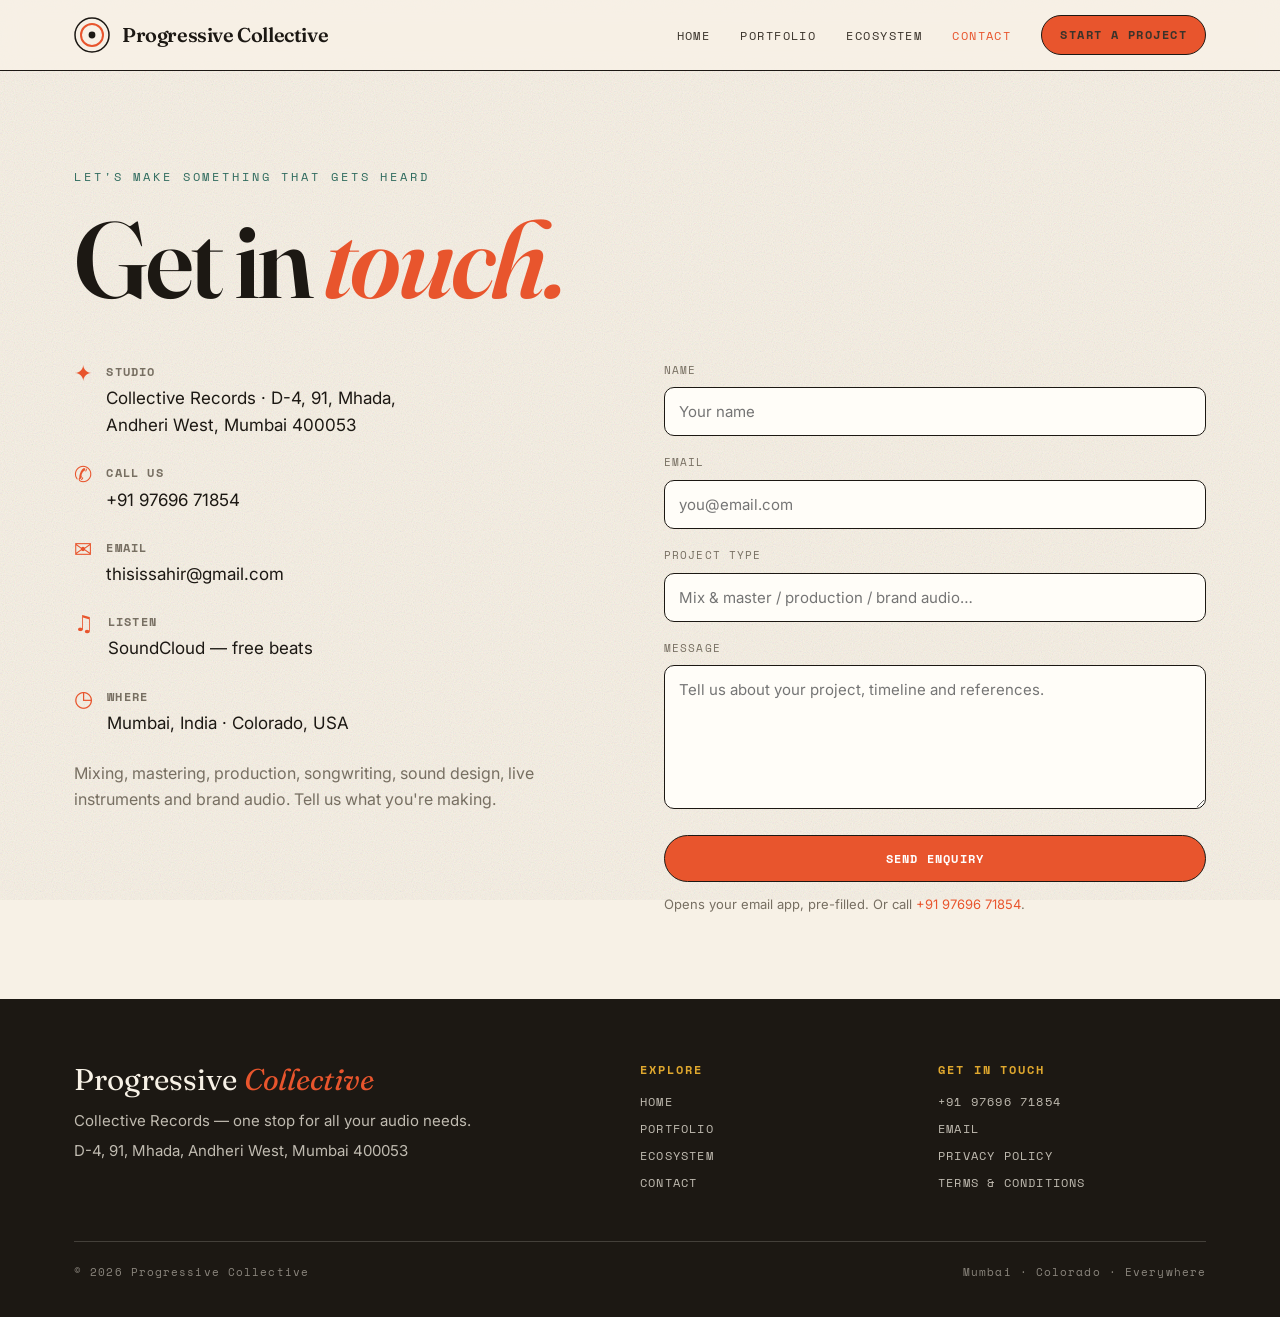
==== contact.html @ 1916881e "Add files via upload" ====
<!DOCTYPE html>
<html lang="en">
<head>
<meta charset="UTF-8">
<meta name="viewport" content="width=device-width, initial-scale=1.0">
<title>Contact — Progressive Collective</title>
<meta name="description" content="Get in touch with Progressive Collective — mixing, mastering, production, songwriting, sound design and brand audio. Mumbai & Colorado.">
<link rel="canonical" href="https://www.progressivecollective.in/contact">
<meta property="og:title" content="Contact — Progressive Collective">
<link rel="icon" href="data:image/svg+xml,%3Csvg xmlns='http://www.w3.org/2000/svg' viewBox='0 0 32 32'%3E%3Crect width='32' height='32' fill='%231C1813'/%3E%3Ccircle cx='16' cy='16' r='11' fill='none' stroke='%23E8552D' stroke-width='2'/%3E%3Ccircle cx='16' cy='16' r='3' fill='%23F7F1E6'/%3E%3C/svg%3E">
<link rel="preconnect" href="https://fonts.googleapis.com">
<link rel="preconnect" href="https://fonts.gstatic.com" crossorigin>
<link href="https://fonts.googleapis.com/css2?family=Fraunces:ital,opsz,wght@0,9..144,400;0,9..144,600;1,9..144,400;1,9..144,600&family=Inter:wght@400;500;600&family=Space+Mono:wght@400;700&display=swap" rel="stylesheet">
<link rel="stylesheet" href="styles.css">
</head>
<body>

<header class="site-header">
  <div class="wrap nav">
    <a class="logo" href="/">
      <svg class="mk" viewBox="0 0 36 36" fill="none"><circle cx="18" cy="18" r="17" stroke="#1C1813" stroke-width="1.5"/><circle cx="18" cy="18" r="11" stroke="#E8552D" stroke-width="2"/><circle cx="18" cy="18" r="3.4" fill="#1C1813"/></svg>
      Progressive Collective
    </a>
    <button class="nav-toggle" aria-label="Menu" onclick="document.getElementById('nav').classList.toggle('open')">☰</button>
    <ul class="nav-links" id="nav">
      <li><a href="/">Home</a></li>
      <li><a href="portfolio">Portfolio</a></li>
      <li><a href="ecosystem">Ecosystem</a></li>
      <li><a href="contact" class="active">Contact</a></li>
      <li><a href="contact" class="btn btn-primary">Start a project</a></li>
    </ul>
  </div>
</header>

<section class="hero" style="padding-bottom:30px">
  <div class="wrap">
    <div class="eyebrow">Let's make something that gets heard</div>
    <h1>Get in <em>touch.</em></h1>
  </div>
</section>

<section style="padding-top:20px">
  <div class="wrap">
    <div class="contact-grid">
      <div>
        <div class="info-row"><div class="ic">✦</div><div><b>Studio</b><span>Collective Records · D-4, 91, Mhada,<br>Andheri West, Mumbai 400053</span></div></div>
        <div class="info-row"><div class="ic">✆</div><div><b>Call us</b><a href="tel:+919769671854">+91 97696 71854</a></div></div>
        <div class="info-row"><div class="ic">✉</div><div><b>Email</b><a href="mailto:thisissahir@gmail.com">thisissahir@gmail.com</a></div></div>
        <div class="info-row"><div class="ic">♫</div><div><b>Listen</b><a href="https://on.soundcloud.com/S8LDkpYzO2V9bSpoHy" target="_blank" rel="noopener">SoundCloud — free beats</a></div></div>
        <div class="info-row"><div class="ic">◷</div><div><b>Where</b><span>Mumbai, India · Colorado, USA</span></div></div>
        <p class="muted" style="margin-top:8px">Mixing, mastering, production, songwriting, sound design, live instruments and brand audio. Tell us what you're making.</p>
      </div>

      <div>
        <div class="field"><label for="name">Name</label><input id="name" type="text" placeholder="Your name"></div>
        <div class="field"><label for="email">Email</label><input id="email" type="email" placeholder="you@email.com"></div>
        <div class="field"><label for="subject">Project type</label><input id="subject" type="text" placeholder="Mix & master / production / brand audio…"></div>
        <div class="field"><label for="msg">Message</label><textarea id="msg" rows="6" placeholder="Tell us about your project, timeline and references."></textarea></div>
        <button class="btn btn-primary" style="width:100%" onclick="sendEnquiry()">Send enquiry</button>
        <p id="formnote" class="muted" style="font-size:13px;margin-top:12px">Opens your email app, pre-filled. Or call <a href="tel:+919769671854" style="color:var(--accent)">+91 97696 71854</a>.</p>
      </div>
    </div>
  </div>
</section>

<footer class="site-footer">
  <div class="wrap">
    <div class="foot-top">
      <div><div class="big">Progressive <em>Collective</em></div><p>Collective Records — one stop for all your audio needs.</p><p>D-4, 91, Mhada, Andheri West, Mumbai 400053</p></div>
      <div><h4>Explore</h4><div class="flinks"><a href="/">Home</a><a href="portfolio">Portfolio</a><a href="ecosystem">Ecosystem</a><a href="contact">Contact</a></div></div>
      <div><h4>Get in touch</h4><div class="flinks"><a href="tel:+919769671854">+91 97696 71854</a><a href="mailto:thisissahir@gmail.com">Email</a><a href="privacy">Privacy Policy</a><a href="terms">Terms &amp; Conditions</a></div></div>
    </div>
    <div class="copy"><span>© 2026 Progressive Collective</span><span>Mumbai · Colorado · Everywhere</span></div>
  </div>
</footer>

<script>
function sendEnquiry(){
  const n=document.getElementById('name').value||'';
  const e=document.getElementById('email').value||'';
  const s=document.getElementById('subject').value||'Project enquiry';
  const m=document.getElementById('msg').value||'';
  const body=encodeURIComponent(`Name: ${n}\nEmail: ${e}\n\n${m}`);
  window.location.href=`mailto:thisissahir@gmail.com?subject=${encodeURIComponent('[PC] '+s)}&body=${body}`;
}
</script>
</body>
</html>
---- styles.css ----
/* Progressive Collective — migrated Wix → Vercel. Creative/expressive, warm-light theme. */
:root{
  --paper:#F7F1E6;
  --paper-2:#FBF6EC;
  --card:#FFFDF8;
  --ink:#1C1813;
  --ink-soft:#3A332A;
  --muted:#776F62;
  --line:#E2D8C6;
  --line-ink:#1C1813;
  --accent:#E8552D;     /* tomato */
  --accent-2:#2F6B5E;   /* deep teal */
  --mustard:#E0A82E;
  --maxw:1180px;
  --display:'Fraunces',Georgia,serif;
  --body:'Inter',system-ui,sans-serif;
  --mono:'Space Mono',monospace;
}
*{box-sizing:border-box;margin:0;padding:0}
html{scroll-behavior:smooth}
body{background:var(--paper);color:var(--ink);font-family:var(--body);line-height:1.6;-webkit-font-smoothing:antialiased;overflow-x:hidden;position:relative}
/* grain overlay */
body::before{content:"";position:fixed;inset:0;z-index:1;pointer-events:none;opacity:.4;mix-blend-mode:multiply;
  background-image:url("data:image/svg+xml,%3Csvg xmlns='http://www.w3.org/2000/svg' width='180' height='180'%3E%3Cfilter id='n'%3E%3CfeTurbulence type='fractalNoise' baseFrequency='0.9' numOctaves='2' stitchTiles='stitch'/%3E%3C/filter%3E%3Crect width='100%25' height='100%25' filter='url(%23n)' opacity='0.5'/%3E%3C/svg%3E")}
.wrap{max-width:var(--maxw);margin:0 auto;padding:0 24px;position:relative;z-index:2}
img{max-width:100%;display:block}
a{color:inherit;text-decoration:none}
h1,h2,h3,h4{font-family:var(--display);font-weight:600;line-height:1.02;letter-spacing:-.015em}
.serif-italic{font-style:italic;font-weight:400}
.muted{color:var(--muted)}
.accent{color:var(--accent)}
section{padding:84px 0;position:relative;z-index:2}
.kicker{font-family:var(--mono);text-transform:uppercase;letter-spacing:.22em;font-size:12px;color:var(--accent);display:inline-block;margin-bottom:16px}
.sticker{display:inline-block;font-family:var(--mono);text-transform:uppercase;letter-spacing:.1em;font-size:11px;background:var(--mustard);color:var(--ink);padding:5px 12px;border:1.5px solid var(--ink);border-radius:999px;transform:rotate(-3deg)}

/* HEADER */
.site-header{position:sticky;top:0;z-index:100;background:rgba(247,241,230,.88);backdrop-filter:blur(10px);border-bottom:1.5px solid var(--ink)}
.nav{display:flex;align-items:center;justify-content:space-between;height:70px}
.logo{display:flex;align-items:center;gap:12px;font-family:var(--display);font-weight:600;font-size:20px;letter-spacing:-.02em}
.logo .mk{width:36px;height:36px;flex:0 0 auto}
.nav-links{display:flex;gap:30px;list-style:none;align-items:center}
.nav-links a{font-family:var(--mono);text-transform:uppercase;letter-spacing:.12em;font-size:12px;color:var(--ink-soft);transition:color .15s}
.nav-links a:hover,.nav-links a.active{color:var(--accent)}
.nav-links .btn{padding:9px 18px}
.nav-toggle{display:none;background:none;border:0;color:var(--ink);font-size:28px;cursor:pointer}
@media(max-width:820px){
  .nav-links{position:fixed;inset:70px 0 auto 0;flex-direction:column;background:var(--paper-2);padding:26px;gap:20px;border-bottom:1.5px solid var(--ink);transform:translateY(-130%);transition:transform .25s}
  .nav-links.open{transform:translateY(0)}
  .nav-toggle{display:block}
}

/* BUTTONS */
.btn{display:inline-block;font-family:var(--mono);text-transform:uppercase;letter-spacing:.1em;font-size:12px;font-weight:700;padding:14px 26px;border-radius:999px;border:1.5px solid var(--ink);cursor:pointer;transition:.16s;background:transparent;color:var(--ink)}
.btn:hover{transform:translateY(-2px)}
.btn-primary{background:var(--accent);color:#fff;border-color:var(--ink)}
.btn-primary:hover{background:#d4441f}
.btn-dark{background:var(--ink);color:var(--paper)}
.btn-dark:hover{background:#000}

/* HERO */
.hero{padding:96px 0 64px}
.hero .eyebrow{font-family:var(--mono);text-transform:uppercase;letter-spacing:.24em;font-size:12px;color:var(--accent-2);margin-bottom:22px}
.hero h1{font-size:clamp(48px,9vw,108px);line-height:.96;letter-spacing:-.03em}
.hero h1 em{font-style:italic;color:var(--accent)}
.hero .lead{font-size:clamp(17px,2.2vw,21px);max-width:56ch;margin:26px 0 0;color:var(--ink-soft)}
.hero .cta{display:flex;gap:14px;flex-wrap:wrap;margin-top:34px}
.hero .marq{margin-top:54px;border-top:1.5px solid var(--ink);border-bottom:1.5px solid var(--ink);padding:14px 0;overflow:hidden;white-space:nowrap}
.hero .marq span{font-family:var(--display);font-style:italic;font-size:22px;color:var(--ink-soft);padding:0 22px}
.hero .marq .dot{color:var(--accent);font-style:normal}

/* PROMO */
.promo{background:var(--ink);color:var(--paper);text-align:center;padding:16px 24px;font-family:var(--mono);text-transform:uppercase;letter-spacing:.14em;font-size:13px;position:relative;z-index:2}
.promo b{color:var(--mustard)}

/* SECTION HEAD */
.sec-head{margin-bottom:38px;max-width:760px}
.sec-head h2{font-size:clamp(30px,5.5vw,56px)}
.sec-head p{margin-top:14px;color:var(--muted);font-size:17px}

/* GRID */
.grid{display:grid;gap:22px}
.cols-2{grid-template-columns:repeat(2,1fr)}
.cols-3{grid-template-columns:repeat(3,1fr)}
.cols-4{grid-template-columns:repeat(4,1fr)}
@media(max-width:900px){.cols-3,.cols-4{grid-template-columns:repeat(2,1fr)}}
@media(max-width:560px){.cols-2,.cols-3,.cols-4{grid-template-columns:1fr}}

/* SERVICE CARDS */
.svc{background:var(--card);border:1.5px solid var(--ink);border-radius:16px;padding:26px;transition:transform .18s,box-shadow .18s}
.svc:hover{transform:translateY(-5px);box-shadow:7px 7px 0 var(--ink)}
.svc .n{font-family:var(--mono);font-size:13px;color:var(--accent)}
.svc h3{font-size:24px;margin:10px 0 8px}
.svc p{color:var(--muted);font-size:14px}

/* VIDEO CARD */
.vid{position:relative;display:block;border-radius:14px;overflow:hidden;border:1.5px solid var(--ink);background:var(--card)}
.vid .thumb{aspect-ratio:16/9;overflow:hidden;background:var(--ink)}
.vid .thumb img{width:100%;height:100%;object-fit:cover;transition:transform .3s}
.vid:hover .thumb img{transform:scale(1.06)}
.vid .label{padding:14px 16px;font-family:var(--display);font-size:18px;letter-spacing:-.01em}
.vid .label small{display:block;font-family:var(--mono);font-size:11px;text-transform:uppercase;letter-spacing:.12em;color:var(--accent);margin-bottom:4px}
.vid .pbtn{position:absolute;top:42%;left:50%;transform:translate(-50%,-50%);width:58px;height:58px;border-radius:50%;background:var(--accent);border:1.5px solid var(--ink);display:flex;align-items:center;justify-content:center;pointer-events:none}
.vid .pbtn:after{content:"";border-left:17px solid #fff;border-top:11px solid transparent;border-bottom:11px solid transparent;margin-left:4px}
.vid.grad .thumb{display:flex;align-items:center;justify-content:center;background:linear-gradient(135deg,var(--accent-2),var(--ink))}
.vid.grad .thumb span{font-family:var(--display);color:#fff;font-size:26px;text-align:center;padding:20px}

/* EMBED */
.embed{border-radius:14px;overflow:hidden;border:1.5px solid var(--ink);background:var(--card)}
.embed iframe{width:100%;border:0;display:block}

/* LOGO STRIP */
.logos{display:flex;flex-wrap:wrap;gap:40px;align-items:center;justify-content:center}
.logos img{height:38px;width:auto;filter:grayscale(1) contrast(.7) brightness(.4);opacity:.7;transition:.2s}
.logos img:hover{filter:none;opacity:1}

/* QUOTES */
.quotes{display:grid;gap:20px;grid-template-columns:repeat(3,1fr)}
@media(max-width:760px){.quotes{grid-template-columns:1fr}}
.quote{background:var(--card);border:1.5px solid var(--ink);border-radius:16px;padding:26px}
.quote p{font-family:var(--display);font-style:italic;font-size:22px;line-height:1.15}
.quote span{display:block;margin-top:14px;font-family:var(--mono);text-transform:uppercase;letter-spacing:.08em;color:var(--accent);font-size:12px}

/* BAND / FULL COLOR SECTION */
.band{background:var(--accent-2);color:#fff;border-top:1.5px solid var(--ink);border-bottom:1.5px solid var(--ink)}
.band .kicker{color:#fff}
.band .sec-head p{color:rgba(255,255,255,.85)}

/* GALLERY */
.gallery{columns:3;column-gap:16px}
.gallery img{width:100%;margin-bottom:16px;border-radius:12px;border:1.5px solid var(--ink);break-inside:avoid}
@media(max-width:760px){.gallery{columns:2}}

/* PORTFOLIO */
.cats{display:flex;flex-wrap:wrap;gap:10px;margin:6px 0 34px}
.cats button{background:transparent;border:1.5px solid var(--ink);color:var(--ink);font-family:var(--mono);text-transform:uppercase;letter-spacing:.1em;font-size:12px;padding:9px 16px;border-radius:999px;cursor:pointer;transition:.15s}
.cats button:hover,.cats button.active{background:var(--accent);color:#fff}
.group-title{font-size:30px;margin:54px 0 22px;display:flex;align-items:baseline;gap:14px}
.group-title small{font-family:var(--mono);font-size:12px;letter-spacing:.14em;text-transform:uppercase;color:var(--accent)}

/* ECOSYSTEM */
.eco{display:grid;grid-template-columns:340px 1fr;gap:0;background:var(--card);border:1.5px solid var(--ink);border-radius:16px;overflow:hidden;margin-bottom:24px}
.eco:nth-child(even){grid-template-columns:1fr 340px}
.eco:nth-child(even) .img{order:2}
.eco .img{overflow:hidden;min-height:240px}
.eco .img img{width:100%;height:100%;object-fit:cover}
.eco .txt{padding:30px 32px}
.eco h3{font-size:28px;margin-bottom:12px}
.eco p{color:var(--muted)}
.eco .tag{font-family:var(--mono);font-size:11px;text-transform:uppercase;letter-spacing:.12em;color:var(--accent);margin-bottom:10px;display:block}
@media(max-width:720px){.eco,.eco:nth-child(even){grid-template-columns:1fr}.eco:nth-child(even) .img{order:0}}

/* CONTACT */
.contact-grid{display:grid;grid-template-columns:1fr 1fr;gap:48px}
@media(max-width:760px){.contact-grid{grid-template-columns:1fr}}
.field{margin-bottom:18px}
.field label{display:block;font-family:var(--mono);text-transform:uppercase;letter-spacing:.1em;font-size:11px;color:var(--muted);margin-bottom:8px}
.field input,.field textarea{width:100%;background:var(--card);border:1.5px solid var(--ink);border-radius:10px;color:var(--ink);padding:14px;font-family:var(--body);font-size:15px}
.field input:focus,.field textarea:focus{outline:none;border-color:var(--accent)}
.info-row{display:flex;gap:14px;align-items:flex-start;margin-bottom:24px}
.info-row .ic{color:var(--accent);font-size:22px;line-height:1}
.info-row b{font-family:var(--mono);text-transform:uppercase;letter-spacing:.1em;font-size:12px;display:block;margin-bottom:4px;color:var(--muted)}
.info-row a,.info-row span{font-size:17px}

/* LEGAL */
.legal{max-width:780px}
.legal h1{font-size:clamp(36px,6vw,60px);margin-bottom:10px}
.legal .upd{font-family:var(--mono);font-size:12px;text-transform:uppercase;letter-spacing:.12em;color:var(--accent);margin-bottom:30px}
.legal h2{font-size:24px;margin:34px 0 12px}
.legal p{color:var(--ink-soft);margin-bottom:14px}

/* FOOTER */
.site-footer{border-top:1.5px solid var(--ink);background:var(--ink);color:var(--paper);padding:64px 0 36px;position:relative;z-index:2}
.foot-top{display:grid;grid-template-columns:2fr 1fr 1fr;gap:30px;margin-bottom:40px}
@media(max-width:720px){.foot-top{grid-template-columns:1fr}}
.site-footer h4{font-family:var(--mono);text-transform:uppercase;letter-spacing:.16em;font-size:12px;color:var(--mustard);margin-bottom:16px}
.site-footer .big{font-family:var(--display);font-size:30px;line-height:1.05;margin-bottom:14px}
.site-footer .big em{font-style:italic;color:var(--accent)}
.site-footer p,.site-footer a{color:rgba(247,241,230,.75);font-size:15px;margin:6px 0}
.site-footer .flinks a{display:block;font-family:var(--mono);text-transform:uppercase;letter-spacing:.1em;font-size:12px;margin:8px 0}
.site-footer .flinks a:hover{color:var(--accent)}
.site-footer .copy{border-top:1px solid rgba(247,241,230,.18);padding-top:22px;font-family:var(--mono);font-size:11px;letter-spacing:.1em;color:rgba(247,241,230,.5);display:flex;justify-content:space-between;flex-wrap:wrap;gap:10px}
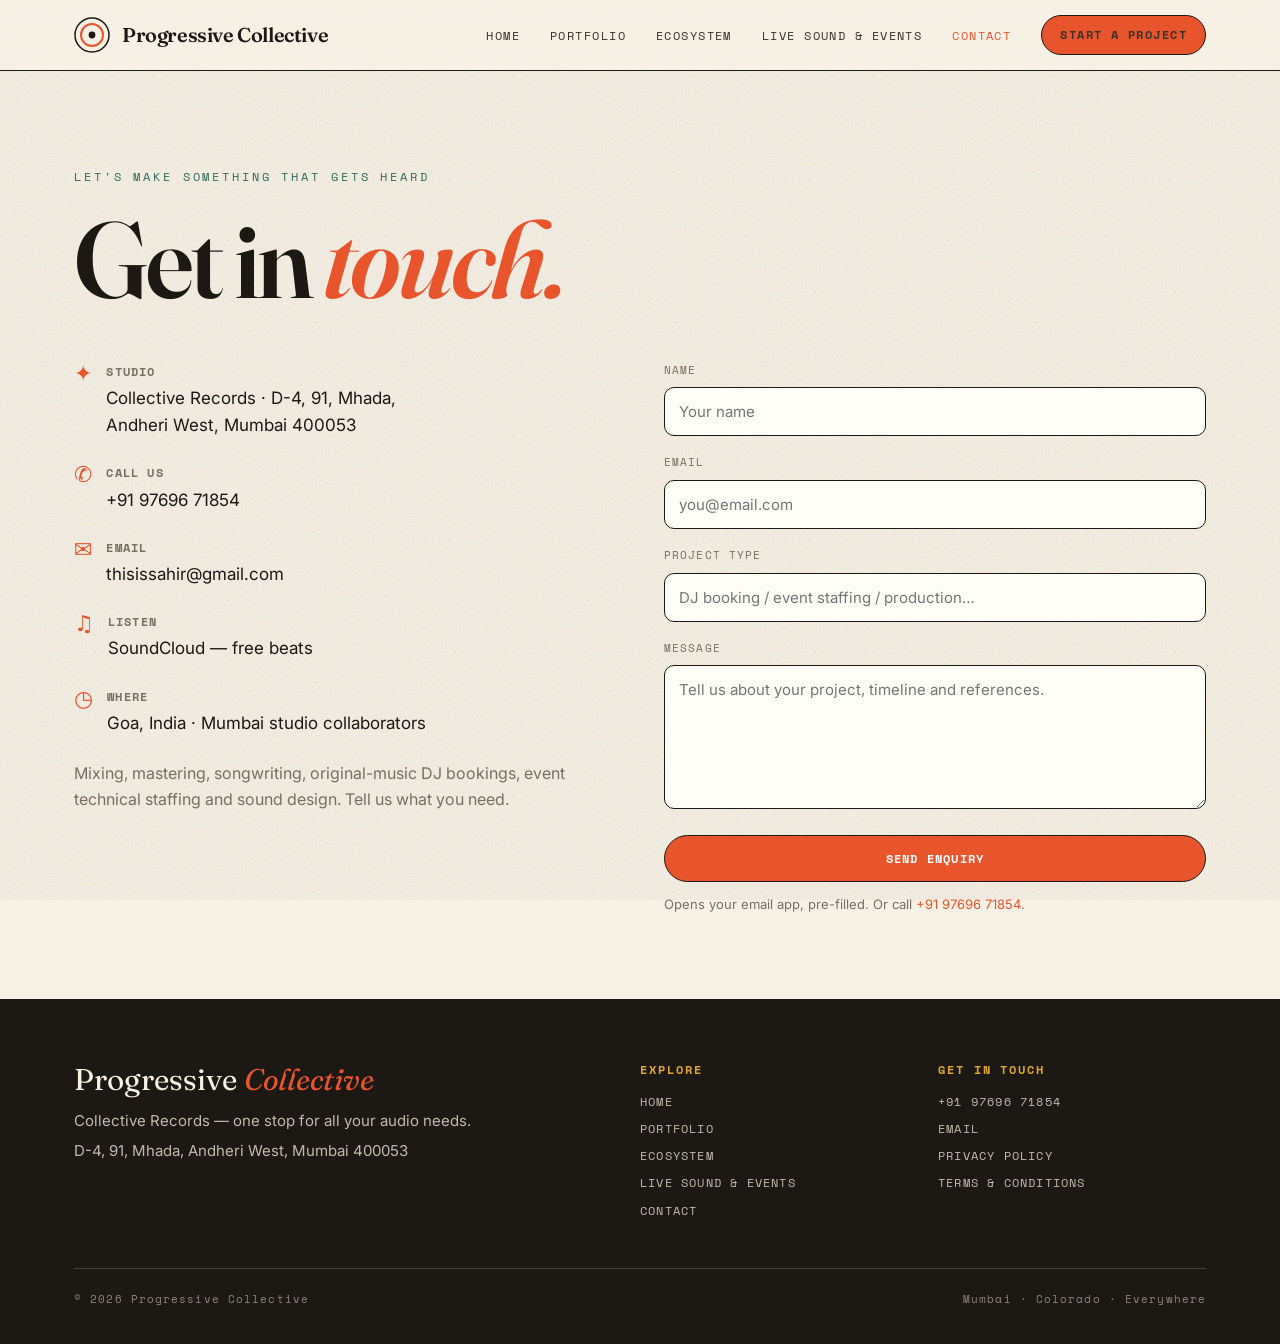
==== commit 51afe84f: "Clarify Goa availability and DJ and technical enquiries on contact page" ====
--- a/contact.html
+++ b/contact.html
@@ -4,7 +4,7 @@
 <meta charset="UTF-8">
 <meta name="viewport" content="width=device-width, initial-scale=1.0">
 <title>Contact — Progressive Collective</title>
-<meta name="description" content="Get in touch with Progressive Collective — mixing, mastering, production, songwriting, sound design and brand audio. Mumbai & Colorado.">
+<meta name="description" content="Get in touch with Progressive Collective — mixing, mastering, production, songwriting, sound design and brand audio. Goa & Mumbai.">
 <link rel="canonical" href="https://www.progressivecollective.in/contact">
 <meta property="og:title" content="Contact — Progressive Collective">
 <link rel="icon" href="data:image/svg+xml,%3Csvg xmlns='http://www.w3.org/2000/svg' viewBox='0 0 32 32'%3E%3Crect width='32' height='32' fill='%231C1813'/%3E%3Ccircle cx='16' cy='16' r='11' fill='none' stroke='%23E8552D' stroke-width='2'/%3E%3Ccircle cx='16' cy='16' r='3' fill='%23F7F1E6'/%3E%3C/svg%3E">
@@ -26,6 +26,7 @@
       <li><a href="/">Home</a></li>
       <li><a href="portfolio">Portfolio</a></li>
       <li><a href="ecosystem">Ecosystem</a></li>
+      <li><a href="live-sound">Live Sound &amp; Events</a></li>
       <li><a href="contact" class="active">Contact</a></li>
       <li><a href="contact" class="btn btn-primary">Start a project</a></li>
     </ul>
@@ -47,14 +48,14 @@
         <div class="info-row"><div class="ic">✆</div><div><b>Call us</b><a href="tel:+919769671854">+91 97696 71854</a></div></div>
         <div class="info-row"><div class="ic">✉</div><div><b>Email</b><a href="mailto:thisissahir@gmail.com">thisissahir@gmail.com</a></div></div>
         <div class="info-row"><div class="ic">♫</div><div><b>Listen</b><a href="https://on.soundcloud.com/S8LDkpYzO2V9bSpoHy" target="_blank" rel="noopener">SoundCloud — free beats</a></div></div>
-        <div class="info-row"><div class="ic">◷</div><div><b>Where</b><span>Mumbai, India · Colorado, USA</span></div></div>
-        <p class="muted" style="margin-top:8px">Mixing, mastering, production, songwriting, sound design, live instruments and brand audio. Tell us what you're making.</p>
+        <div class="info-row"><div class="ic">◷</div><div><b>Where</b><span>Goa, India · Mumbai studio collaborators</span></div></div>
+        <p class="muted" style="margin-top:8px">Mixing, mastering, songwriting, original-music DJ bookings, event technical staffing and sound design. Tell us what you need.</p>
       </div>
 
       <div>
         <div class="field"><label for="name">Name</label><input id="name" type="text" placeholder="Your name"></div>
         <div class="field"><label for="email">Email</label><input id="email" type="email" placeholder="you@email.com"></div>
-        <div class="field"><label for="subject">Project type</label><input id="subject" type="text" placeholder="Mix & master / production / brand audio…"></div>
+        <div class="field"><label for="subject">Project type</label><input id="subject" type="text" placeholder="DJ booking / event staffing / production…"></div>
         <div class="field"><label for="msg">Message</label><textarea id="msg" rows="6" placeholder="Tell us about your project, timeline and references."></textarea></div>
         <button class="btn btn-primary" style="width:100%" onclick="sendEnquiry()">Send enquiry</button>
         <p id="formnote" class="muted" style="font-size:13px;margin-top:12px">Opens your email app, pre-filled. Or call <a href="tel:+919769671854" style="color:var(--accent)">+91 97696 71854</a>.</p>
@@ -67,7 +68,7 @@
   <div class="wrap">
     <div class="foot-top">
       <div><div class="big">Progressive <em>Collective</em></div><p>Collective Records — one stop for all your audio needs.</p><p>D-4, 91, Mhada, Andheri West, Mumbai 400053</p></div>
-      <div><h4>Explore</h4><div class="flinks"><a href="/">Home</a><a href="portfolio">Portfolio</a><a href="ecosystem">Ecosystem</a><a href="contact">Contact</a></div></div>
+      <div><h4>Explore</h4><div class="flinks"><a href="/">Home</a><a href="portfolio">Portfolio</a><a href="ecosystem">Ecosystem</a><a href="live-sound">Live Sound &amp; Events</a><a href="contact">Contact</a></div></div>
       <div><h4>Get in touch</h4><div class="flinks"><a href="tel:+919769671854">+91 97696 71854</a><a href="mailto:thisissahir@gmail.com">Email</a><a href="privacy">Privacy Policy</a><a href="terms">Terms &amp; Conditions</a></div></div>
     </div>
     <div class="copy"><span>© 2026 Progressive Collective</span><span>Mumbai · Colorado · Everywhere</span></div>
